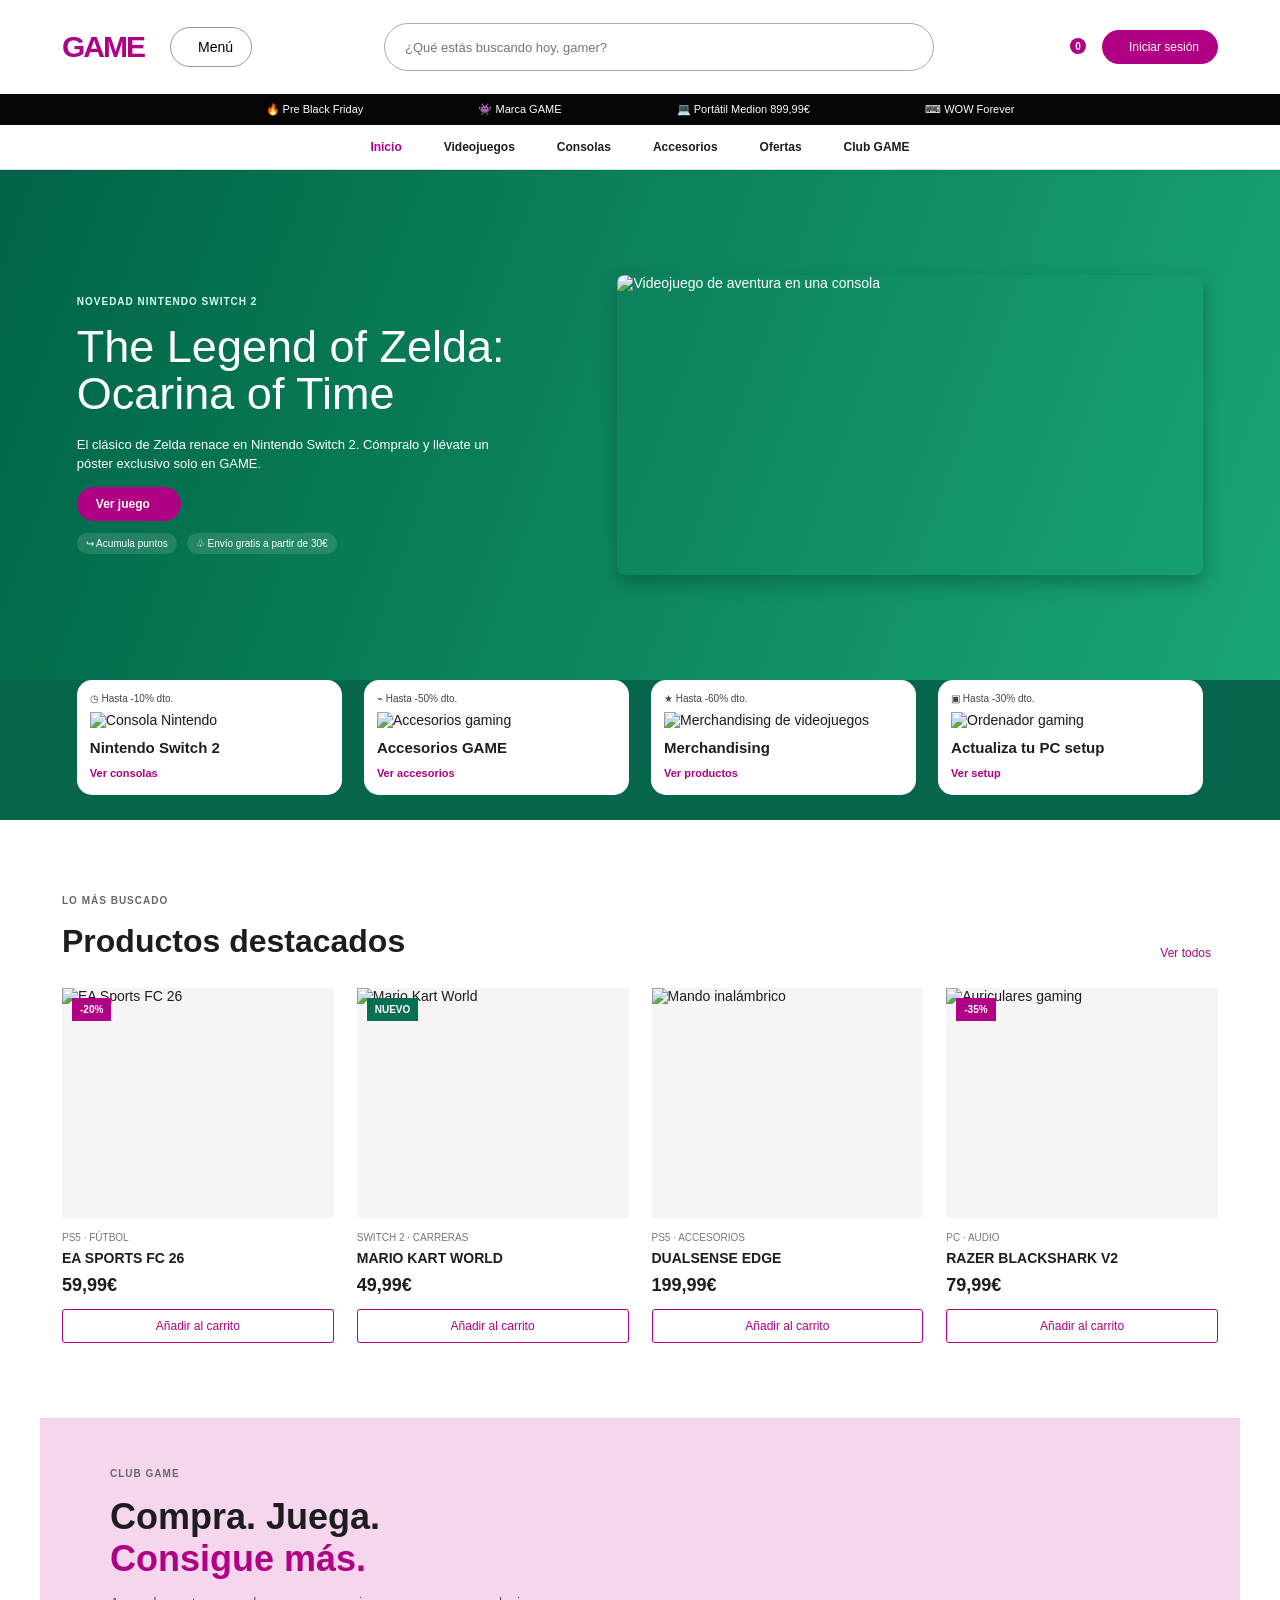
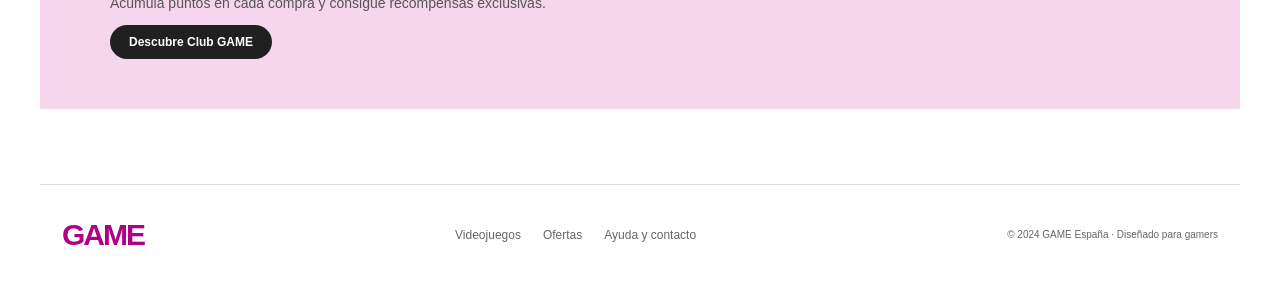
==== index.html @ d578c893 "first commit" ====
<!doctype html>
<html lang="es">
<head>
  <meta charset="UTF-8">
  <meta name="viewport" content="width=device-width, initial-scale=1">
  <title>GAME | Videojuegos, consolas y accesorios</title>
  <link rel="stylesheet" href="styles.css">
  <script src="https://unpkg.com/lucide@latest"></script>
</head>
<body>
  <header class="top">
    <div class="top-inner">
      <a class="logo" href="index.html">GAME</a>
      <button class="menu-button" aria-expanded="false"><i data-lucide="menu"></i> Menú</button>
      <form class="search" action="tienda.html">
        <input name="q" type="search" placeholder="¿Qué estás buscando hoy, gamer?" aria-label="Buscar productos">
        <button aria-label="Buscar"><i data-lucide="search"></i></button>
      </form>
      <nav class="quick-actions">
        <a href="tienda.html" aria-label="Buscar"><i data-lucide="search"></i></a>
        <button class="cart-button" aria-label="Carrito"><i data-lucide="shopping-cart"></i><b class="cart-count">0</b></button>
        <a class="login" href="comunidad.html"><i data-lucide="user-round"></i> Iniciar sesión</a>
      </nav>
    </div>
    <div class="promo-bar"><span>🔥 Pre Black Friday</span><span>👾 Marca GAME</span><span>💻 Portátil Medion 899,99€</span><span>⌨ WOW Forever</span></div>
    <nav class="category-nav" aria-label="Categorías">
      <a class="current" href="index.html">Inicio</a><a href="tienda.html">Videojuegos</a><a href="consolas.html">Consolas</a><a href="accesorios.html">Accesorios</a><a href="ofertas.html">Ofertas</a><a href="comunidad.html">Club GAME</a>
    </nav>
    <div class="mobile-links"><a href="tienda.html">Videojuegos</a><a href="consolas.html">Consolas</a><a href="accesorios.html">Accesorios</a><a href="ofertas.html">Ofertas</a><a href="comunidad.html">Club GAME</a></div>
  </header>

  <main>
    <section class="home-hero">
      <div class="hero-copy"><p class="small-label">NOVEDAD NINTENDO SWITCH 2</p><h1>The Legend of Zelda:<br>Ocarina of Time</h1><p>El clásico de Zelda renace en Nintendo Switch 2. Cómpralo y llévate un póster exclusivo solo en GAME.</p><a class="pink-button" href="producto.html">Ver juego <i data-lucide="chevron-right"></i></a><div class="benefits"><span>↪ Acumula puntos</span><span>♧ Envío gratis a partir de 30€</span></div></div>
      <div class="hero-image"><img src="https://images.unsplash.com/photo-1612287230202-1ff1d85d1bdf?auto=format&fit=crop&w=1400&q=85" alt="Videojuego de aventura en una consola"></div>
    </section>

    <section class="home-products">
      <div class="deal-card"><span>◷ Hasta -10% dto.</span><img src="https://images.unsplash.com/photo-1606144042614-b2417e99c4e3?auto=format&fit=crop&w=700&q=80" alt="Consola Nintendo"><h2>Nintendo Switch 2</h2><a href="consolas.html">Ver consolas <i data-lucide="arrow-up-right"></i></a></div>
      <div class="deal-card"><span>⌁ Hasta -50% dto.</span><img src="https://images.unsplash.com/photo-1592840496694-26d035b52b48?auto=format&fit=crop&w=700&q=80" alt="Accesorios gaming"><h2>Accesorios GAME</h2><a href="accesorios.html">Ver accesorios <i data-lucide="arrow-up-right"></i></a></div>
      <div class="deal-card"><span>★ Hasta -60% dto.</span><img src="https://images.unsplash.com/photo-1605901309584-818e25960a8f?auto=format&fit=crop&w=700&q=80" alt="Merchandising de videojuegos"><h2>Merchandising</h2><a href="tienda.html">Ver productos <i data-lucide="arrow-up-right"></i></a></div>
      <div class="deal-card"><span>▣ Hasta -30% dto.</span><img src="https://images.unsplash.com/photo-1593305841991-05c297ba4575?auto=format&fit=crop&w=700&q=80" alt="Ordenador gaming"><h2>Actualiza tu PC setup</h2><a href="accesorios.html">Ver setup <i data-lucide="arrow-up-right"></i></a></div>
    </section>

    <section class="content-section">
      <div class="section-title"><div><p class="eyebrow">LO MÁS BUSCADO</p><h2>Productos destacados</h2></div><a href="tienda.html" class="view-all">Ver todos <i data-lucide="arrow-right"></i></a></div>
      <div class="product-grid">
        <article class="product-card" data-name="EA Sports FC 26" data-price="59.99"><a href="producto.html"><div class="product-photo"><span class="discount">-20%</span><img src="https://images.unsplash.com/photo-1579952363873-27f3bade9f55?auto=format&fit=crop&w=700&q=80" alt="EA Sports FC 26"></div><p class="product-type">PS5 · FÚTBOL</p><h3>EA SPORTS FC 26</h3><div class="price">59,99€</div></a><button class="add-product">Añadir al carrito</button></article>
        <article class="product-card" data-name="Mario Kart World" data-price="49.99"><a href="producto.html"><div class="product-photo"><span class="new">NUEVO</span><img src="https://images.unsplash.com/photo-1551103782-8ab07afd45c1?auto=format&fit=crop&w=700&q=80" alt="Mario Kart World"></div><p class="product-type">SWITCH 2 · CARRERAS</p><h3>MARIO KART WORLD</h3><div class="price">49,99€</div></a><button class="add-product">Añadir al carrito</button></article>
        <article class="product-card" data-name="DualSense Edge" data-price="199.99"><a href="producto.html"><div class="product-photo"><img src="https://images.unsplash.com/photo-1600080972464-8e5f35f63d08?auto=format&fit=crop&w=700&q=80" alt="Mando inalámbrico"></div><p class="product-type">PS5 · ACCESORIOS</p><h3>DUALSENSE EDGE</h3><div class="price">199,99€</div></a><button class="add-product">Añadir al carrito</button></article>
        <article class="product-card" data-name="Razer Blackshark" data-price="79.99"><a href="producto.html"><div class="product-photo"><span class="discount">-35%</span><img src="https://images.unsplash.com/photo-1599669454699-248893623440?auto=format&fit=crop&w=700&q=80" alt="Auriculares gaming"></div><p class="product-type">PC · AUDIO</p><h3>RAZER BLACKSHARK V2</h3><div class="price">79,99€</div></a><button class="add-product">Añadir al carrito</button></article>
      </div>
    </section>
    <section class="club-banner"><div><p class="eyebrow">CLUB GAME</p><h2>Compra. Juega.<br><strong>Consigue más.</strong></h2><p>Acumula puntos en cada compra y consigue recompensas exclusivas.</p><a class="dark-button" href="comunidad.html">Descubre Club GAME</a></div><i data-lucide="gamepad-2"></i></section>
  </main>
  <footer><a class="logo" href="index.html">GAME</a><div><a href="tienda.html">Videojuegos</a><a href="ofertas.html">Ofertas</a><a href="comunidad.html">Ayuda y contacto</a></div><small>© 2024 GAME España · Diseñado para gamers</small></footer>
  <script src="script.js"></script>
</body>
</html>
---- styles.css ----
:root{--pink:#b00083;--pink-dark:#8c006d;--ink:#1d1d1f;--soft:#f5f5f5;--line:#dedede;--gray:#666;--green:#006344}*{box-sizing:border-box}html{scroll-behavior:smooth}body{margin:0;color:var(--ink);font:14px Arial,Helvetica,sans-serif;background:#fff}a{text-decoration:none;color:inherit}button,input,select{font:inherit}.top{background:#fff;box-shadow:0 1px 5px #00000012;position:relative;z-index:5}.top-inner{height:94px;max-width:1200px;margin:auto;padding:0 22px;display:flex;align-items:center;gap:26px}.logo{font-size:30px;font-weight:900;letter-spacing:-2px;color:var(--pink)}.menu-button{border:1px solid #999;background:#fff;border-radius:22px;padding:11px 18px;display:flex;align-items:center;gap:9px;white-space:nowrap;cursor:pointer}.menu-button svg{width:15px}.search{height:48px;border:1px solid #aaa;border-radius:26px;display:flex;align-items:center;flex:1;max-width:550px;margin:auto}.search input{border:0;outline:0;background:transparent;padding:0 20px;flex:1;font-size:13px}.search button{border:0;background:transparent;padding:12px 18px;cursor:pointer}.search svg,.quick-actions svg{width:18px;height:18px}.quick-actions{display:flex;align-items:center;gap:24px}.quick-actions>a:first-child{display:none}.cart-button{position:relative;border:0;background:transparent;cursor:pointer}.cart-count{position:absolute;background:var(--pink);color:#fff;border-radius:50%;font-size:10px;min-width:16px;height:16px;display:grid;place-items:center;right:-8px;top:-8px}.login{background:var(--pink);color:#fff;border-radius:20px;padding:10px 19px;display:flex;gap:8px;align-items:center;font-size:12px}.login svg{width:15px}.promo-bar{background:#050505;color:#fff;height:31px;display:flex;justify-content:center;align-items:center;gap:9%;font-size:11px}.category-nav{height:45px;display:flex;justify-content:center;align-items:center;gap:42px;border-bottom:1px solid var(--line);font-size:12px;font-weight:600}.category-nav a:hover,.category-nav .current{color:var(--pink)}.mobile-links{display:none}.home-hero{min-height:510px;background:linear-gradient(110deg,#006448,#19a575);color:#fff;display:flex;align-items:center;padding:45px max(6vw,30px);gap:7%}.hero-copy{max-width:480px;flex:1}.small-label,.eyebrow{font-size:10px;font-weight:700;letter-spacing:1px;margin:0 0 17px;color:var(--gray)}.home-hero .small-label{color:#d8fff2}.home-hero h1{font-size:45px;line-height:1.04;font-weight:400;margin:0 0 17px}.home-hero p:not(.small-label){font-size:13px;line-height:1.5;max-width:440px}.hero-image{width:min(52%,610px);height:300px;overflow:hidden;border-radius:8px;box-shadow:0 8px 18px #003d2c66}.hero-image img{height:100%;width:100%;object-fit:cover}.pink-button,.dark-button{display:inline-flex;align-items:center;gap:12px;border:0;background:var(--pink);color:#fff;border-radius:22px;padding:10px 19px;font-size:12px;font-weight:700;cursor:pointer}.pink-button:hover{background:var(--pink-dark)}.pink-button svg,.dark-button svg{width:15px}.benefits{display:flex;gap:10px;margin-top:12px}.benefits span{background:#ffffff20;border-radius:12px;padding:5px 9px;font-size:10px}.home-products{background:#07654b;padding:0 max(6vw,30px) 25px;display:grid;grid-template-columns:repeat(4,1fr);gap:22px}.deal-card{background:#fff;border-radius:15px;overflow:hidden;padding:13px 13px 16px;transform:translateY(0);transition:.2s}.deal-card:hover{transform:translateY(-5px)}.deal-card>span{display:block;color:#444;font-size:10px;margin-bottom:8px}.deal-card img{height:130px;width:100%;object-fit:contain;background:#f7f7f7}.deal-card h2{font-size:15px;margin:11px 0}.deal-card a{font-size:11px;color:var(--pink);font-weight:bold;display:flex;align-items:center;gap:5px}.deal-card svg{width:13px}.content-section{max-width:1200px;margin:auto;padding:75px 22px}.section-title{display:flex;justify-content:space-between;align-items:flex-end;margin-bottom:28px}.section-title h2{font-size:32px;margin:0}.view-all{color:var(--pink);font-size:12px;display:flex;gap:7px;align-items:center}.view-all svg{width:16px}.product-grid{display:grid;grid-template-columns:repeat(4,1fr);gap:23px}.product-photo{height:230px;background:#f5f5f5;position:relative;overflow:hidden}.product-photo img{width:100%;height:100%;object-fit:cover;transition:.3s}.product-card:hover .product-photo img{transform:scale(1.05)}.discount,.new{position:absolute;z-index:1;top:10px;left:10px;background:var(--pink);color:#fff;font-size:10px;font-weight:bold;padding:6px 8px}.new{background:#086f54}.product-type{color:#777;font-size:10px;margin:14px 0 7px}.product-card h3{font-size:14px;margin:0 0 9px}.price{font-size:18px;font-weight:bold}.old-price{text-decoration:line-through;color:#777;font-size:12px;margin-bottom:3px}.add-product{margin-top:13px;width:100%;border:1px solid var(--pink);background:#fff;color:var(--pink);border-radius:3px;padding:9px;cursor:pointer;font-size:12px}.add-product:hover,.add-product.added{background:var(--pink);color:#fff}.club-banner{max-width:1200px;margin:0 auto 75px;background:#f5d6ed;padding:50px 70px;display:flex;justify-content:space-between;align-items:center;overflow:hidden}.club-banner h2{font-size:36px;margin:0 0 15px}.club-banner h2 strong,.club-hero strong{color:var(--pink)}.club-banner>p,.club-banner div>p:not(.eyebrow){color:#555}.club-banner>svg{width:180px;height:180px;color:var(--pink);opacity:.5}.dark-button{background:#202020}.dark-button:hover{background:var(--pink)}footer{border-top:1px solid var(--line);max-width:1200px;margin:auto;min-height:100px;padding:28px 22px;display:flex;justify-content:space-between;align-items:center;color:#666;font-size:12px}footer .logo{color:var(--pink)}footer div{display:flex;gap:22px}footer a:hover{color:var(--pink)}.listing{max-width:1200px;margin:auto;padding:35px 22px 90px}.breadcrumbs{font-size:11px;color:#777;margin-bottom:45px}.listing-head{display:flex;justify-content:space-between;align-items:end;margin-bottom:38px}.listing-head h1,.offer-intro h1,.club-hero h1{font-size:48px;margin:0 0 12px}.listing-head p:not(.eyebrow){color:var(--gray);margin:0}.listing-head select{padding:10px;border:1px solid var(--line);background:#fff}.listing-layout{display:grid;grid-template-columns:190px 1fr;gap:35px}.filters{border-top:2px solid #111}.filters h3{font-size:15px;margin:16px 0 28px}.filters label{display:block;font-weight:bold;font-size:12px;margin:25px 0 13px}.filters a{display:flex;justify-content:space-between;font-size:12px;padding:7px 0;color:#555}.filters a:hover{color:var(--pink)}.filters a span{color:#aaa}.listing-grid{grid-template-columns:repeat(3,1fr)}.filter-row{display:flex;justify-content:space-between;align-items:center;margin-bottom:22px;color:#777;font-size:12px}.filter-row button{border:0;background:#f5f5f5;padding:8px 12px;font-size:11px;cursor:pointer}.filter-row .selected,.filter-row button:hover{background:var(--pink);color:#fff}.offers-page{background:#fafafa}.offer-intro{background:linear-gradient(110deg,#78005a,#bd158e);color:#fff;padding:70px max(8vw,25px);min-height:300px}.offer-intro .eyebrow{color:#ffd9f5}.offer-intro h1{font-size:63px;font-weight:300;line-height:.9}.offer-intro h1 strong{color:#ffd0f1}.offer-intro>p:last-child{max-width:390px;line-height:1.6}.countdown{font-size:12px}.countdown b{color:var(--pink);margin-left:8px}.console-hero{display:flex;justify-content:space-between;align-items:center;background:#e8f4f0;padding:40px 55px;margin-bottom:55px;min-height:245px}.console-hero h2{font-size:32px;font-weight:400}.console-hero img{height:210px;width:350px;object-fit:cover}.accessory-grid{grid-template-columns:repeat(4,1fr)}.club-page{background:#f8e4f3}.club-hero{max-width:1200px;margin:auto;padding:90px 22px;display:flex;align-items:center;justify-content:space-between}.club-hero h1{font-size:62px;font-weight:300;line-height:.95}.club-hero>div:first-child>p:not(.eyebrow){max-width:440px;line-height:1.6;color:#555;margin-bottom:25px}.club-orb{width:330px;height:330px;border-radius:50%;display:grid;place-items:center;background:var(--pink);color:#fff}.club-orb svg{width:140px;height:140px;stroke-width:1}.club-benefits{background:#fff;display:grid;grid-template-columns:repeat(3,1fr);gap:30px;padding:65px max(8vw,25px)}.club-benefits div{border-top:2px solid var(--pink);padding-top:20px}.club-benefits svg{color:var(--pink);width:28px}.club-benefits h2{font-size:19px;margin:15px 0 8px}.club-benefits p{color:#666;font-size:13px;line-height:1.5}.product-detail{max-width:1200px;margin:auto;padding:35px 22px 100px}.detail-grid{display:grid;grid-template-columns:1fr 1fr;gap:70px;align-items:center}.detail-image{height:510px;background:#f5f5f5}.detail-image img{height:100%;width:100%;object-fit:cover}.detail-copy h1{font-size:42px;font-weight:400;line-height:1.05}.stars{color:#f0a000;font-size:18px;margin:22px 0}.stars span{font-size:11px;color:#777;margin-left:10px}.detail-copy>p:not(.product-type){line-height:1.6;color:#666}.detail-price{font-size:30px;font-weight:bold;margin:25px 0}.detail-add{font-size:14px;border-radius:3px;padding:14px 28px}.shipping{border-top:1px solid var(--line);margin-top:26px;padding-top:20px;display:flex;flex-direction:column;gap:10px;color:#555;font-size:12px}
@media(max-width:850px){.top-inner{gap:15px}.search{max-width:none}.quick-actions{gap:12px}.login{padding:10px}.category-nav{gap:18px}.home-products{grid-template-columns:repeat(2,1fr)}.product-grid,.accessory-grid{grid-template-columns:repeat(2,1fr)}.listing-layout{display:block}.filters{display:none}.detail-grid{gap:30px}.club-hero{padding:60px 22px}.club-orb{width:250px;height:250px}.club-benefits{padding:45px 25px}}
@media(max-width:600px){.top-inner{height:75px;padding:0 14px}.logo{font-size:26px}.menu-button{font-size:0;padding:10px}.menu-button svg{width:18px}.search{display:none}.quick-actions>a:first-child{display:block}.quick-actions{margin-left:auto}.login{font-size:0;border-radius:50%;padding:10px}.login svg{width:17px}.promo-bar{gap:15px;justify-content:flex-start;padding:0 14px;overflow:hidden;white-space:nowrap;font-size:10px}.promo-bar span:nth-child(n+3){display:none}.category-nav{display:none}.mobile-links{background:#fff;display:none;position:absolute;top:106px;left:0;right:0;padding:20px;box-shadow:0 5px 10px #0002;flex-direction:column;gap:18px;font-weight:bold}.mobile-links.open{display:flex}.home-hero{display:block;padding:45px 22px 35px}.home-hero h1{font-size:36px}.hero-image{width:100%;height:220px;margin-top:35px}.benefits{flex-wrap:wrap}.home-products{padding:0 14px 20px;gap:10px}.deal-card{padding:9px}.deal-card img{height:100px}.deal-card h2{font-size:12px}.deal-card a{font-size:10px}.content-section{padding:50px 14px}.section-title{display:block}.section-title h2{font-size:27px;margin-bottom:18px}.view-all{margin-bottom:20px}.product-grid,.listing-grid,.accessory-grid{gap:22px 12px}.product-photo{height:170px}.product-card h3{font-size:12px}.price{font-size:16px}.club-banner{margin:0 14px 50px;padding:32px 24px}.club-banner h2{font-size:28px}.club-banner>svg{width:80px}.listing{padding:25px 14px 65px}.breadcrumbs{margin-bottom:30px}.listing-head{display:block}.listing-head h1,.offer-intro h1{font-size:42px}.listing-head select{margin-top:22px}.offer-intro{padding:55px 22px}.filter-row{display:block}.filter-row>div{margin-top:15px;display:flex;gap:5px}.console-hero{display:block;padding:28px 22px}.console-hero img{width:100%;height:170px;margin-top:20px}.club-hero{display:block;padding:55px 22px}.club-hero h1{font-size:48px}.club-orb{margin:45px auto 0}.club-benefits{display:block;padding:35px 22px}.club-benefits div{margin-bottom:30px}.detail-grid{display:block}.detail-image{height:350px}.detail-copy{padding-top:35px}.detail-copy h1{font-size:33px}footer{display:block;padding:25px 14px}footer div{margin:20px 0;gap:15px;flex-wrap:wrap}}.cart-page{max-width:1200px;margin:auto;padding:35px 22px 100px}.cart-page h1{font-size:42px;font-weight:400}.cart-layout{display:grid;grid-template-columns:1fr 330px;gap:40px;margin-top:35px}.cart-list{border-top:2px solid #222}.cart-row{display:flex;align-items:center;gap:25px;padding:22px 10px;border-bottom:1px solid var(--line)}.cart-row>div{flex:1}.cart-row b,.cart-row small{display:block}.cart-row small{color:#777;font-size:11px;margin-top:7px}.cart-row strong{font-size:18px}.cart-row button{border:0;background:none;color:var(--pink);font-size:11px;cursor:pointer}.cart-summary{height:max-content;background:#f7f7f7;padding:24px}.cart-summary h2{font-size:19px;margin:0 0 25px}.cart-summary>div{display:flex;justify-content:space-between;margin:16px 0;color:#555;font-size:13px}.cart-summary hr{border:0;border-top:1px solid var(--line)}.cart-summary .summary-total{font-size:16px;color:#222}.cart-summary .pink-button{width:100%;justify-content:center;margin-top:15px}.empty-state{text-align:center;padding:80px 20px;color:#666}.empty-state svg{color:var(--pink);width:38px;height:38px}.empty-state h2{font-size:22px;color:#222}.empty-state p{margin-bottom:25px}
.drawer-backdrop{position:fixed;inset:0;background:#1118;z-index:20;opacity:0;visibility:hidden;transition:.25s}.drawer-backdrop.open{opacity:1;visibility:visible}.cart-drawer{position:fixed;z-index:21;right:0;top:0;width:min(430px,100%);height:100vh;background:#fff;box-shadow:-5px 0 20px #0003;transform:translateX(105%);transition:.3s;display:flex;flex-direction:column}.cart-drawer.open{transform:none}.drawer-header{padding:27px 28px 20px;border-bottom:1px solid var(--line);display:flex;justify-content:space-between;align-items:flex-start}.drawer-header .eyebrow{color:var(--pink);margin-bottom:7px}.drawer-header h2{font-size:25px;margin:0}.drawer-header .cart-count{position:static;display:inline-grid;vertical-align:middle;margin-left:5px}.drawer-close,.login-close{border:0;background:none;font-size:28px;line-height:1;cursor:pointer;color:#777}.drawer-items{padding:12px 28px;overflow:auto;flex:1}.drawer-item{display:flex;gap:14px;align-items:center;border-bottom:1px solid var(--line);padding:17px 0}.drawer-item>div{flex:1}.drawer-item b,.drawer-item small{display:block}.drawer-item b{font-size:13px}.drawer-item small{color:#888;font-size:10px;margin-top:6px}.drawer-item strong{font-size:15px}.drawer-remove{border:0;background:none;color:#999;font-size:23px;cursor:pointer}.drawer-empty{text-align:center;padding:80px 15px;color:#777}.drawer-empty svg{width:38px;height:38px;color:var(--pink)}.drawer-empty h3{color:#222;margin:15px 0 8px}.drawer-empty p{font-size:12px;margin-bottom:22px}.drawer-footer{padding:22px 28px;border-top:1px solid var(--line)}.drawer-footer>div{display:flex;justify-content:space-between;align-items:center;margin-bottom:18px}.drawer-footer strong{font-size:22px}.drawer-footer .pink-button{width:100%;justify-content:center}.login.logged{background:#fff;color:var(--pink);border:1px solid var(--pink)}.login-modal{position:fixed;z-index:22;left:50%;top:50%;width:min(440px,calc(100% - 30px));background:#fff;box-shadow:0 10px 40px #0004;transform:translate(-50%,-46%) scale(.96);opacity:0;visibility:hidden;transition:.25s;padding:35px}.login-modal.open{opacity:1;visibility:visible;transform:translate(-50%,-50%) scale(1)}.login-close{position:absolute;right:18px;top:15px}.login-form h2{font-size:30px;margin:0 0 10px}.login-form>p:not(.eyebrow){color:#777;font-size:12px;line-height:1.5;margin-bottom:25px}.login-form label{display:block;font-size:11px;font-weight:bold;margin:15px 0 7px}.login-form input{width:100%;padding:12px;border:1px solid #bbb;outline:0}.login-form input:focus{border-color:var(--pink)}.login-form .pink-button{width:100%;justify-content:center;margin-top:23px}.login-message{display:block;color:var(--pink);font-size:11px;margin-top:10px;text-align:center}
@media(max-width:600px){.cart-page{padding:25px 14px 65px}.cart-page h1{font-size:34px}.cart-layout{display:block;margin-top:25px}.cart-summary{margin-top:30px}.cart-row{gap:12px;padding:18px 4px}.cart-row strong{font-size:15px}.cart-row button{font-size:10px}.drawer-header,.drawer-items,.drawer-footer{padding-left:20px;padding-right:20px}.login-modal{padding:28px 22px}}
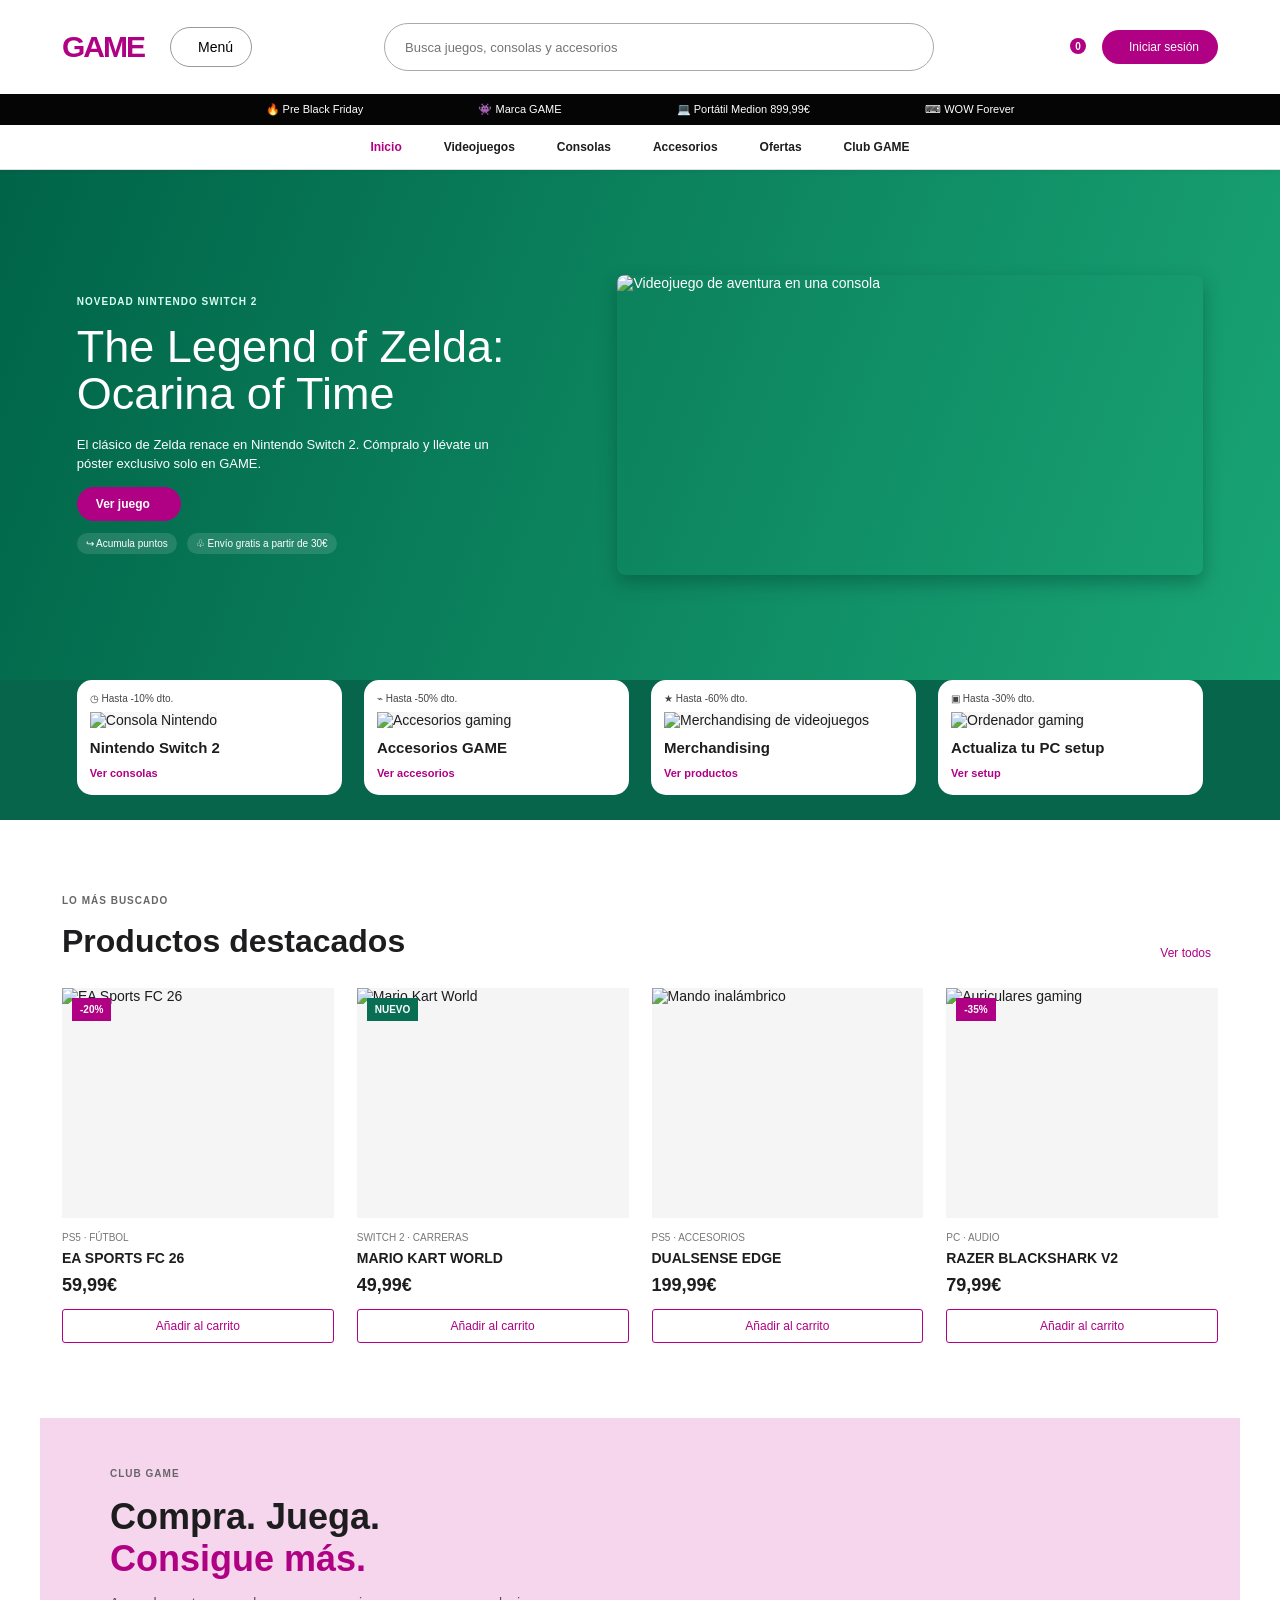
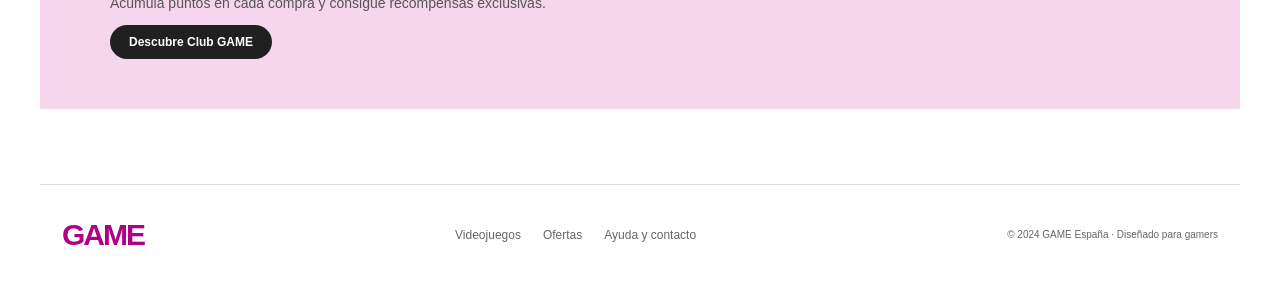
==== commit 90cf75f8: "git commit -m "feat: actualizar texto gamer"" ====
--- a/index.html
+++ b/index.html
@@ -13,7 +13,7 @@
       <a class="logo" href="index.html">GAME</a>
       <button class="menu-button" aria-expanded="false"><i data-lucide="menu"></i> Menú</button>
       <form class="search" action="tienda.html">
-        <input name="q" type="search" placeholder="¿Qué estás buscando hoy, gamer?" aria-label="Buscar productos">
+        <input name="q" type="search" placeholder="Busca juegos, consolas y accesorios" aria-label="Buscar productos">
         <button aria-label="Buscar"><i data-lucide="search"></i></button>
       </form>
       <nav class="quick-actions">
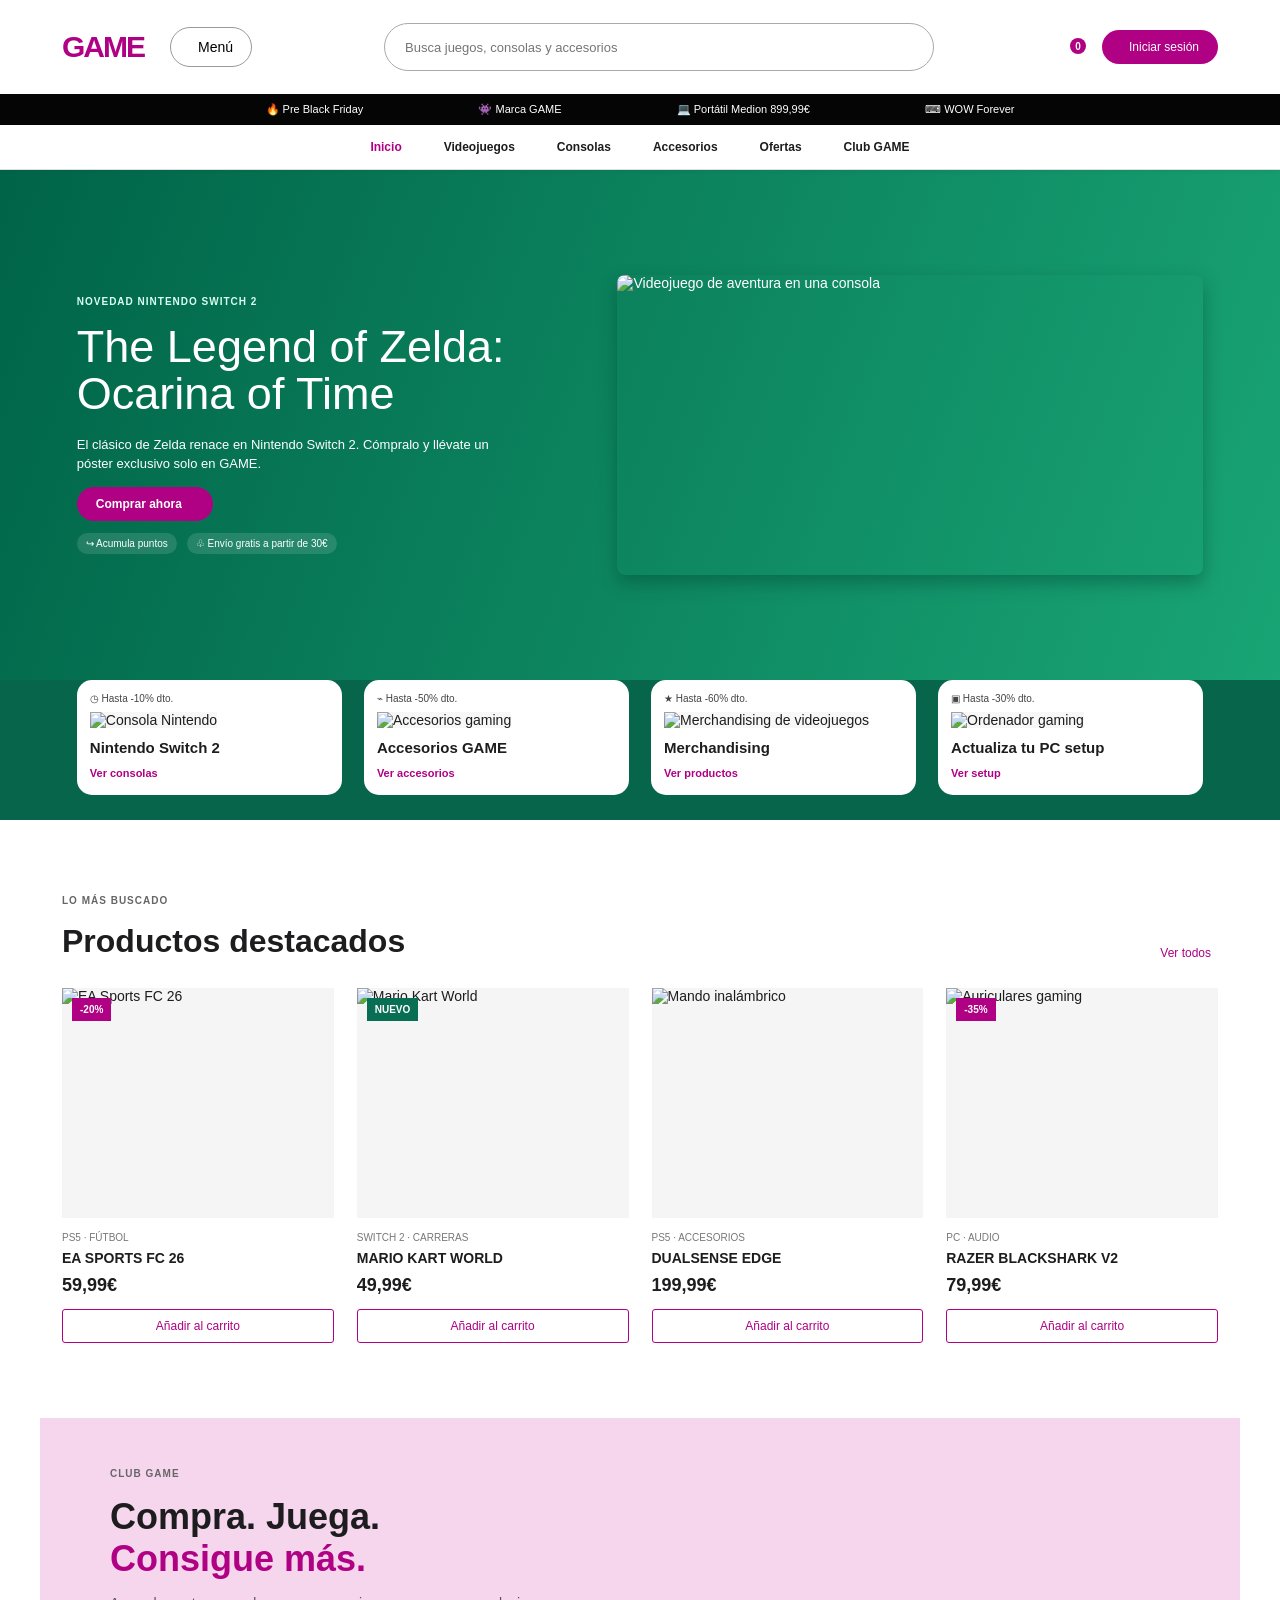
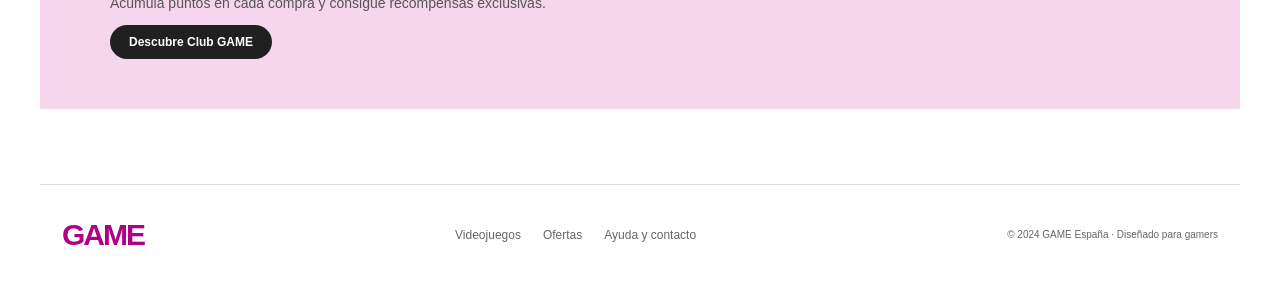
==== commit fc189439: "style: ajustar texto del boton principal" ====
--- a/index.html
+++ b/index.html
@@ -31,7 +31,7 @@
 
   <main>
     <section class="home-hero">
-      <div class="hero-copy"><p class="small-label">NOVEDAD NINTENDO SWITCH 2</p><h1>The Legend of Zelda:<br>Ocarina of Time</h1><p>El clásico de Zelda renace en Nintendo Switch 2. Cómpralo y llévate un póster exclusivo solo en GAME.</p><a class="pink-button" href="producto.html">Ver juego <i data-lucide="chevron-right"></i></a><div class="benefits"><span>↪ Acumula puntos</span><span>♧ Envío gratis a partir de 30€</span></div></div>
+      <div class="hero-copy"><p class="small-label">NOVEDAD NINTENDO SWITCH 2</p><h1>The Legend of Zelda:<br>Ocarina of Time</h1><p>El clásico de Zelda renace en Nintendo Switch 2. Cómpralo y llévate un póster exclusivo solo en GAME.</p><a class="pink-button" href="producto.html">Comprar ahora <i data-lucide="chevron-right"></i></a><div class="benefits"><span>↪ Acumula puntos</span><span>♧ Envío gratis a partir de 30€</span></div></div>
       <div class="hero-image"><img src="https://images.unsplash.com/photo-1612287230202-1ff1d85d1bdf?auto=format&fit=crop&w=1400&q=85" alt="Videojuego de aventura en una consola"></div>
     </section>
 
